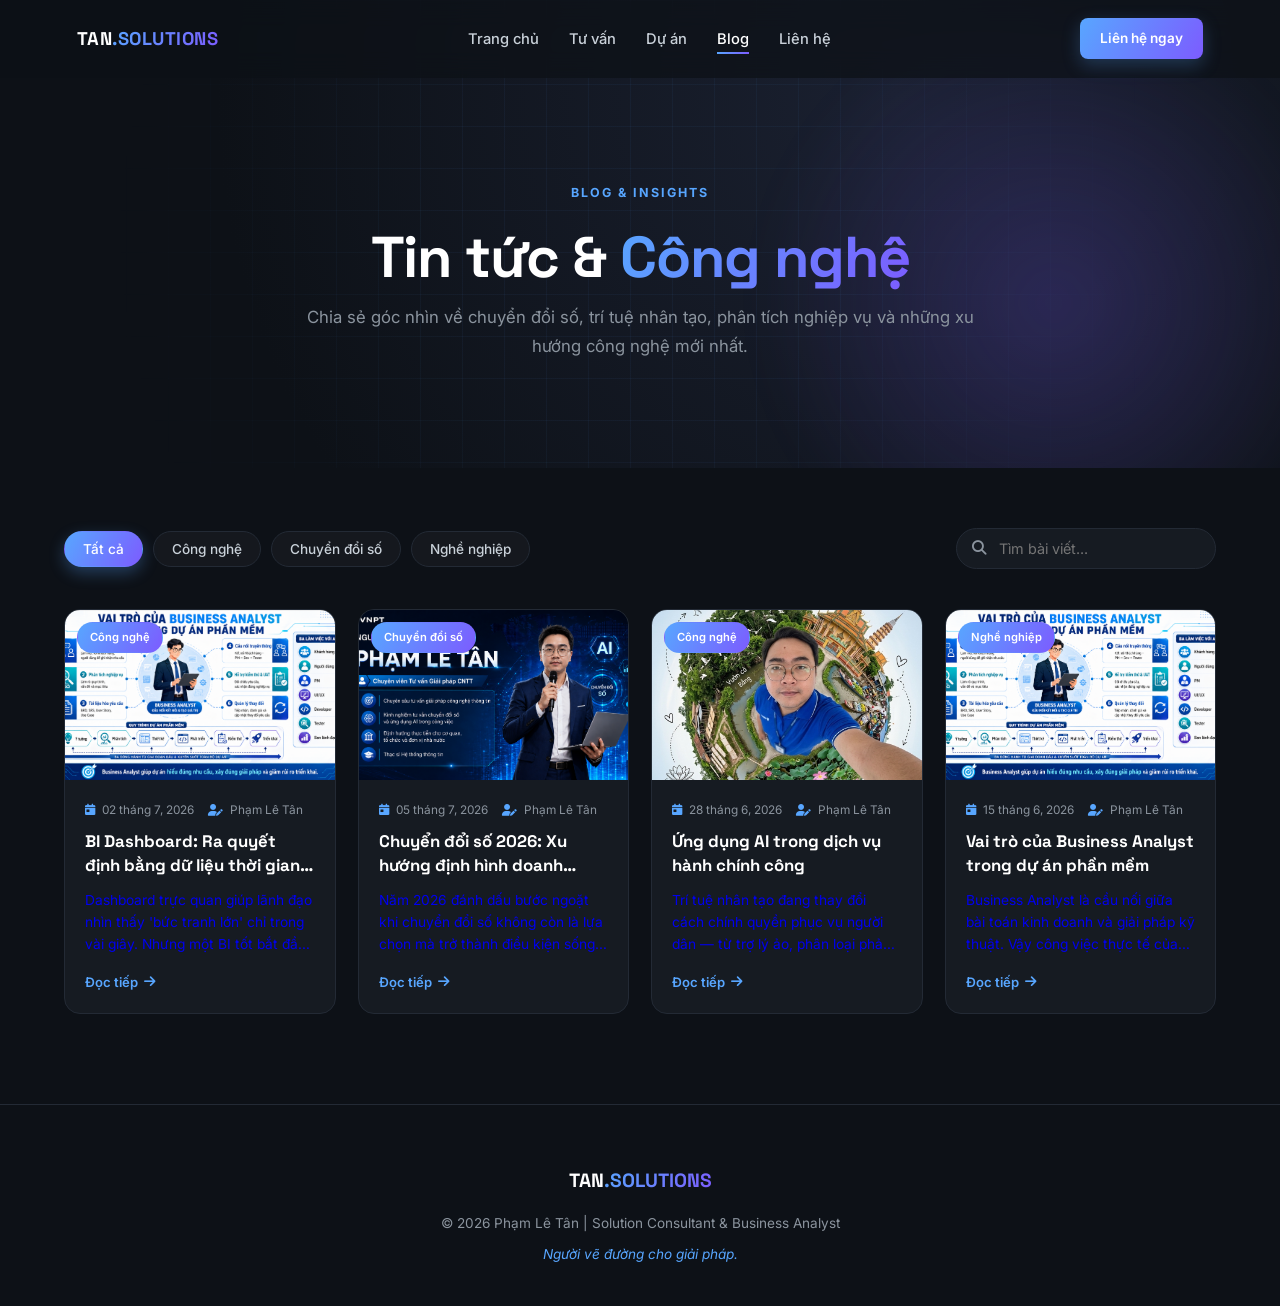
==== blog.html @ 4860ab97 "update update ngày 08/7/2026" ====
<!DOCTYPE html>
<html lang="vi">
<head>
    <meta charset="UTF-8">
    <meta name="viewport" content="width=device-width, initial-scale=1.0">
    <title>Blog | Phạm Lê Tân - Tin tức & Công nghệ</title>
    <meta name="description" content="Blog chia sẻ kiến thức về chuyển đổi số, công nghệ, AI và phân tích nghiệp vụ từ Phạm Lê Tân.">
    <meta name="theme-color" content="#0d1117">

    <link rel="icon" href="assets/img/anh2.jpg" type="image/jpeg">
    <link rel="preconnect" href="https://fonts.googleapis.com">
    <link rel="preconnect" href="https://fonts.gstatic.com" crossorigin>
    <link href="https://fonts.googleapis.com/css2?family=Inter:wght@300;400;500;600;700;800&family=Space+Grotesk:wght@500;600;700&display=swap" rel="stylesheet">
    <link rel="stylesheet" href="https://cdnjs.cloudflare.com/ajax/libs/font-awesome/6.4.0/css/all.min.css">
    <link rel="stylesheet" href="css/style.css">
</head>
<body>

    <div class="scroll-progress" id="scrollProgress"></div>

    <nav id="navbar">
        <a href="index.html#home" class="logo">TAN<span>.SOLUTIONS</span></a>
        <ul class="nav-links" id="navLinks">
            <li><a href="index.html#home">Trang chủ</a></li>
            <li><a href="index.html#consulting">Tư vấn</a></li>
            <li><a href="index.html#projects">Dự án</a></li>
            <li><a href="blog.html" class="active">Blog</a></li>
            <li><a href="index.html#contact">Liên hệ</a></li>
        </ul>
        <a href="index.html#contact" class="nav-cta">Liên hệ ngay</a>
        <button class="nav-toggle" id="navToggle" aria-label="Mở menu">
            <span></span><span></span><span></span>
        </button>
    </nav>

    <header class="blog-hero">
        <div class="hero-bg" aria-hidden="true">
            <div class="hero-glow"></div>
            <div class="hero-grid"></div>
        </div>
        <div class="blog-hero-content">
            <span class="section-tagline">Blog &amp; Insights</span>
            <h1>Tin tức &amp; <span class="gradient-text">Công nghệ</span></h1>
            <p>Chia sẻ góc nhìn về chuyển đổi số, trí tuệ nhân tạo, phân tích nghiệp vụ và những xu hướng công nghệ mới nhất.</p>
        </div>
    </header>

    <main class="blog-main">
        <div class="blog-toolbar">
            <div class="blog-filters" id="blogFilters"></div>
            <div class="blog-search">
                <i class="fas fa-magnifying-glass"></i>
                <input type="search" id="blogSearch" placeholder="Tìm bài viết...">
            </div>
        </div>

        <div class="blog-grid" id="blogGrid"></div>
        <div class="blog-empty" id="blogEmpty" hidden>
            <i class="fas fa-inbox"></i>
            <p>Không tìm thấy bài viết phù hợp.</p>
        </div>
    </main>

    <footer>
        <div class="footer-logo">TAN<span>.SOLUTIONS</span></div>
        <p>© 2026 Phạm Lê Tân | Solution Consultant &amp; Business Analyst</p>
        <p class="footer-tagline">Người vẽ đường cho giải pháp.</p>
    </footer>

    <a href="#" class="back-to-top" id="backToTop" aria-label="Lên đầu trang"><i class="fas fa-arrow-up"></i></a>

    <script src="js/blog-data.js"></script>
    <script src="js/blog.js"></script>
</body>
</html>
---- css/style.css ----
:root {
    --bg-dark: #0d1117;
    --bg-soft: #10151d;
    --card-bg: #161b22;
    --primary: #58a6ff;
    --primary-2: #7c5cff;
    --accent: #2dd4bf;
    --text-main: #8b949e;
    --text-bright: #c9d1d9;
    --border: #232a35;
    --gradient: linear-gradient(120deg, #58a6ff 0%, #7c5cff 100%);
    --transition: all 0.4s cubic-bezier(0.4, 0, 0.2, 1);
}

* {
    margin: 0; padding: 0; box-sizing: border-box;
}
html { scroll-behavior: smooth; scroll-padding-top: 90px; }

body {
    font-family: 'Inter', sans-serif;
    background-color: var(--bg-dark);
    color: var(--text-main);
    line-height: 1.7;
    overflow-x: hidden;
}

::selection { background: rgba(124,92,255,0.35); color: #fff; }

/* Scrollbar */
::-webkit-scrollbar { width: 10px; }
::-webkit-scrollbar-track { background: var(--bg-dark); }
::-webkit-scrollbar-thumb { background: #2a323d; border-radius: 10px; }
::-webkit-scrollbar-thumb:hover { background: var(--primary); }

/* Scroll progress */
.scroll-progress {
    position: fixed; top: 0; left: 0; height: 3px; width: 0%;
    background: var(--gradient); z-index: 2000;
    box-shadow: 0 0 12px rgba(88,166,255,0.7);
}

/* Nav */
nav {
    position: fixed; top: 0; width: 100%; padding: 18px 6%;
    background: rgba(13, 17, 23, 0.72); backdrop-filter: blur(14px);
    display: flex; justify-content: space-between; align-items: center;
    z-index: 1000; border-bottom: 1px solid transparent;
    transition: var(--transition);
}
nav.scrolled { padding: 12px 6%; background: rgba(13,17,23,0.92); border-bottom: 1px solid var(--border); box-shadow: 0 8px 30px rgba(0,0,0,0.35); }

.logo { font-family: 'Space Grotesk', sans-serif; font-weight: 700; font-size: 1.15rem; color: #fff; letter-spacing: 0.5px; text-decoration: none; }
.logo span { background: var(--gradient); -webkit-background-clip: text; background-clip: text; -webkit-text-fill-color: transparent; }

.nav-links { list-style: none; display: flex; gap: 30px; }
.nav-links a { color: var(--text-bright); text-decoration: none; font-size: 0.92rem; font-weight: 500; position: relative; transition: var(--transition); }
.nav-links a::after { content: ''; position: absolute; left: 0; bottom: -6px; height: 2px; width: 0; background: var(--gradient); transition: var(--transition); }
.nav-links a:hover, .nav-links a.active { color: #fff; }
.nav-links a:hover::after, .nav-links a.active::after { width: 100%; }

.nav-cta { display: inline-block; padding: 9px 20px; background: var(--gradient); color: #fff; text-decoration: none; border-radius: 8px; font-size: 0.85rem; font-weight: 600; transition: var(--transition); box-shadow: 0 6px 18px rgba(88,166,255,0.25); }
.nav-cta:hover { transform: translateY(-2px); box-shadow: 0 10px 24px rgba(124,92,255,0.4); }

.nav-toggle { display: none; flex-direction: column; gap: 5px; background: none; border: 0; cursor: pointer; padding: 4px; }
.nav-toggle span { width: 26px; height: 2px; background: var(--text-bright); border-radius: 2px; transition: var(--transition); }
.nav-toggle.open span:nth-child(1) { transform: translateY(7px) rotate(45deg); }
.nav-toggle.open span:nth-child(2) { opacity: 0; }
.nav-toggle.open span:nth-child(3) { transform: translateY(-7px) rotate(-45deg); }

/* Hero */
header {
    position: relative; min-height: 100vh; display: flex; flex-direction: column;
    justify-content: center; align-items: center; text-align: center;
    padding: 130px 8% 70px; overflow: hidden;
    background: radial-gradient(circle at 70% 20%, #1a2030 0%, var(--bg-dark) 70%);
}
.hero-bg { position: absolute; inset: 0; z-index: 0; }
.hero-glow { position: absolute; top: -10%; left: 55%; width: 700px; height: 700px; background: radial-gradient(circle, rgba(124,92,255,0.22), transparent 60%); filter: blur(20px); animation: floatGlow 12s ease-in-out infinite; }
.hero-grid { position: absolute; inset: 0; background-image: linear-gradient(rgba(88,166,255,0.05) 1px, transparent 1px), linear-gradient(90deg, rgba(88,166,255,0.05) 1px, transparent 1px); background-size: 42px 42px; mask-image: radial-gradient(circle at center, #000 30%, transparent 78%); }
@keyframes floatGlow { 0%,100% { transform: translate(0,0) scale(1); } 50% { transform: translate(-40px, 40px) scale(1.1); } }

.hero-content { position: relative; z-index: 1; display: flex; align-items: center; gap: 60px; max-width: 1150px; width: 100%; }
.hero-text { flex: 1; text-align: left; animation: fadeUp 0.9s ease both; }
.hero-image { flex: 0 0 40%; position: relative; animation: fadeUp 0.9s 0.15s ease both; }

.hero-image-frame { position: relative; border-radius: 20px; padding: 6px; background: var(--gradient); box-shadow: 0 25px 60px rgba(0,0,0,0.55); }
.hero-image-frame::before { content: ''; position: absolute; inset: -2px; border-radius: 22px; background: var(--gradient); filter: blur(22px); opacity: 0.5; z-index: -1; }
.hero-image-frame img { width: 100%; display: block; border-radius: 15px; transition: var(--transition); }
.hero-image:hover .hero-image-frame { transform: translateY(-6px); }

.hero-float-card { position: absolute; bottom: 22px; left: -28px; display: flex; align-items: center; gap: 12px; background: rgba(22,27,34,0.9); backdrop-filter: blur(10px); border: 1px solid var(--border); padding: 12px 18px; border-radius: 14px; box-shadow: 0 14px 30px rgba(0,0,0,0.4); animation: floatCard 4s ease-in-out infinite; }
.hero-float-card i { color: var(--accent); font-size: 1.5rem; }
.hero-float-card strong { display: block; color: #fff; font-size: 0.9rem; }
.hero-float-card small { color: var(--text-main); font-size: 0.75rem; }
@keyframes floatCard { 0%,100% { transform: translateY(0); } 50% { transform: translateY(-10px); } }

.hero-badge { display: inline-flex; align-items: center; gap: 8px; border: 1px solid var(--border); background: rgba(88,166,255,0.06); color: var(--primary); padding: 7px 16px; border-radius: 30px; font-size: 0.72rem; font-weight: 600; letter-spacing: 0.5px; margin-bottom: 22px; }
.pulse-dot { width: 8px; height: 8px; border-radius: 50%; background: var(--accent); box-shadow: 0 0 0 rgba(45,212,191,0.6); animation: pulse 1.8s infinite; }
@keyframes pulse { 0% { box-shadow: 0 0 0 0 rgba(45,212,191,0.6); } 70% { box-shadow: 0 0 0 10px rgba(45,212,191,0); } 100% { box-shadow: 0 0 0 0 rgba(45,212,191,0); } }

header h1 { font-family: 'Space Grotesk', sans-serif; font-size: clamp(2.6rem, 7vw, 4.6rem); line-height: 1.05; color: #fff; margin-bottom: 14px; letter-spacing: -1px; }
.gradient-text { background: var(--gradient); -webkit-background-clip: text; background-clip: text; -webkit-text-fill-color: transparent; }
.hero-subtitle { font-size: clamp(1.1rem, 2.5vw, 1.5rem); color: var(--text-bright); font-weight: 600; margin-bottom: 20px; }
.hero-subtitle .sep { color: var(--primary); margin: 0 6px; }
.hero-description { max-width: 620px; margin-bottom: 32px; font-size: 1.02rem; }

.hero-tech { display: flex; flex-wrap: wrap; gap: 10px; margin-top: 30px; }
.hero-tech span { font-size: 0.78rem; color: var(--text-bright); background: rgba(255,255,255,0.03); border: 1px solid var(--border); padding: 6px 14px; border-radius: 20px; }

@keyframes fadeUp { from { opacity: 0; transform: translateY(30px); } to { opacity: 1; transform: translateY(0); } }

/* Stats */
.stats-section { padding: 0 8%; margin-top: -50px; margin-bottom: 40px; position: relative; z-index: 5; }
.stats-grid { display: grid; grid-template-columns: repeat(4, 1fr); gap: 24px; max-width: 1000px; margin: 0 auto; background: linear-gradient(180deg, rgba(22,27,34,0.9), rgba(16,21,29,0.9)); border: 1px solid var(--border); border-radius: 20px; padding: 36px 24px; backdrop-filter: blur(10px); box-shadow: 0 20px 50px rgba(0,0,0,0.4); }
.stat { text-align: center; position: relative; }
.stat:not(:last-child)::after { content: ''; position: absolute; right: -12px; top: 15%; height: 70%; width: 1px; background: var(--border); }
.stat-number { font-family: 'Space Grotesk', sans-serif; font-size: clamp(2rem, 4vw, 2.8rem); font-weight: 700; background: var(--gradient); -webkit-background-clip: text; background-clip: text; -webkit-text-fill-color: transparent; }
.stat-label { font-size: 0.85rem; color: var(--text-main); margin-top: 4px; }

/* Sections */
section { padding: 90px 8%; }
.section-head { max-width: 700px; margin: 0 auto 55px; text-align: center; }
.section-tagline { display: inline-block; font-size: 0.78rem; font-weight: 700; letter-spacing: 2px; text-transform: uppercase; color: var(--primary); margin-bottom: 12px; }
.section-title { font-family: 'Space Grotesk', sans-serif; color: #fff; font-size: clamp(1.8rem, 4vw, 2.6rem); margin-bottom: 14px; letter-spacing: -0.5px; }
.section-desc { color: var(--text-main); font-size: 1.02rem; }

.grid { display: grid; grid-template-columns: repeat(auto-fit, minmax(280px, 1fr)); gap: 28px; max-width: 1150px; margin: 0 auto; }

/* Cards */
.card { position: relative; background: var(--card-bg); padding: 36px; border-radius: 16px; border: 1px solid var(--border); transition: var(--transition); overflow: hidden; }
.card::before { content: ''; position: absolute; inset: 0; border-radius: 16px; padding: 1px; background: var(--gradient); -webkit-mask: linear-gradient(#fff 0 0) content-box, linear-gradient(#fff 0 0); -webkit-mask-composite: xor; mask-composite: exclude; opacity: 0; transition: var(--transition); }
.card:hover { transform: translateY(-8px); box-shadow: 0 18px 40px rgba(0,0,0,0.45); }
.card:hover::before { opacity: 1; }
.card-icon { font-size: 2.6rem; margin-bottom: 18px; display: inline-block; }
.card:hover .card-icon { transform: scale(1.12) rotate(-4deg); transition: var(--transition); }
.card h3 { font-family: 'Space Grotesk', sans-serif; color: #fff; margin-bottom: 14px; font-size: 1.2rem; }

/* Project cards */
.project-card { padding: 0; display: flex; flex-direction: column; }
.project-thumb { position: relative; overflow: hidden; }
.project-thumb img { width: 100%; height: 200px; object-fit: cover; display: block; transition: var(--transition); }
.project-card:hover .project-thumb img { transform: scale(1.06); }
.project-thumb .tag { position: absolute; top: 14px; left: 14px; }
.project-body { padding: 28px; }
.project-icon { font-size: 2.4rem; margin-bottom: 16px; }

/* Buttons */
.btn { display: inline-flex; align-items: center; gap: 8px; padding: 13px 28px; background: var(--gradient); color: #fff; text-decoration: none; border-radius: 10px; font-weight: 600; font-size: 0.95rem; transition: var(--transition); box-shadow: 0 8px 22px rgba(88,166,255,0.28); }
.btn:hover { transform: translateY(-3px); box-shadow: 0 14px 30px rgba(124,92,255,0.45); }
.btn i { font-size: 0.85rem; }
.btn-outline { background: transparent; border: 1px solid var(--border); color: var(--text-bright); box-shadow: none; }
.btn-outline:hover { border-color: var(--primary); color: #fff; background: rgba(88,166,255,0.08); box-shadow: none; }
.btn-zalo { background: #0068ff; box-shadow: 0 8px 22px rgba(0,104,255,0.3); }
.hero-btns { display: flex; flex-wrap: wrap; gap: 14px; }

/* Contact */
.contact-box { max-width: 780px; margin: 0 auto; text-align: center; background: linear-gradient(160deg, #171d27, #10151d); border: 1px solid var(--border); border-radius: 24px; padding: 60px 40px; position: relative; overflow: hidden; }
.contact-box::before { content: ''; position: absolute; top: -50%; left: 50%; transform: translateX(-50%); width: 500px; height: 500px; background: radial-gradient(circle, rgba(124,92,255,0.15), transparent 65%); }
.contact-box > * { position: relative; z-index: 1; }
.contact-box h2 { font-family: 'Space Grotesk', sans-serif; color: #fff; font-size: clamp(1.8rem, 4vw, 2.4rem); margin-bottom: 14px; }
.contact-main { display: flex; gap: 16px; justify-content: center; flex-wrap: wrap; margin-top: 32px; }

/* Social */
.social-links { margin-top: 34px; display: flex; gap: 18px; justify-content: center; }
.social-links a { width: 48px; height: 48px; display: flex; align-items: center; justify-content: center; border-radius: 12px; background: rgba(255,255,255,0.03); border: 1px solid var(--border); font-size: 1.3rem; color: var(--text-bright); transition: var(--transition); }
.social-links a:hover { transform: translateY(-5px); color: #fff; border-color: var(--primary); }
.social-links a:hover .fa-facebook-f, .fa-facebook-f:hover { color: #1877f2; }
.social-links a:hover .fa-tiktok, .fa-tiktok:hover { color: #ff0050; }
.social-links a:hover .fa-youtube, .fa-youtube:hover { color: #ff0000; }

/* Footer */
footer { padding: 60px 8% 40px; text-align: center; border-top: 1px solid var(--border); font-size: 0.85rem; }
.footer-logo { font-family: 'Space Grotesk', sans-serif; font-weight: 700; font-size: 1.2rem; color: #fff; margin-bottom: 14px; }
.footer-logo span { background: var(--gradient); -webkit-background-clip: text; background-clip: text; -webkit-text-fill-color: transparent; }
.footer-tagline { margin-top: 8px; font-style: italic; color: var(--primary); }

/* Tags */
.tag { display: inline-block; font-size: 0.7rem; font-weight: 600; background: rgba(13,17,23,0.75); backdrop-filter: blur(6px); color: var(--text-bright); padding: 5px 12px; border-radius: 20px; border: 1px solid var(--border); }
.tag-active { background: var(--gradient); color: #fff; border-color: transparent; }

/* Back to top */
.back-to-top { position: fixed; right: 28px; bottom: 28px; width: 48px; height: 48px; display: flex; align-items: center; justify-content: center; border-radius: 50%; background: var(--gradient); color: #fff; text-decoration: none; box-shadow: 0 10px 26px rgba(124,92,255,0.4); opacity: 0; visibility: hidden; transform: translateY(20px); transition: var(--transition); z-index: 900; }
.back-to-top.show { opacity: 1; visibility: visible; transform: translateY(0); }
.back-to-top:hover { transform: translateY(-4px); }

/* Reveal Animation */
.reveal { opacity: 0; transform: translateY(40px); transition: 0.8s all cubic-bezier(0.4, 0, 0.2, 1); }
.reveal.active { opacity: 1; transform: translateY(0); }

/* Responsive */
@media (max-width: 900px) {
    .stats-grid { grid-template-columns: repeat(2, 1fr); }
    .stat:nth-child(2)::after { display: none; }
}
@media (max-width: 768px) {
    .nav-cta { display: none; }
    .nav-toggle { display: flex; }
    .nav-links {
        position: fixed; top: 68px; right: 0; height: calc(100vh - 68px);
        width: 74%; max-width: 300px; flex-direction: column; gap: 8px;
        background: rgba(13,17,23,0.98); backdrop-filter: blur(16px);
        padding: 30px; transform: translateX(105%); transition: var(--transition);
        border-left: 1px solid var(--border);
    }
    .nav-links.open { transform: translateX(0); }
    .nav-links a { font-size: 1.05rem; padding: 10px 0; display: block; }

    .hero-content { flex-direction: column-reverse; gap: 45px; text-align: center; }
    .hero-text { text-align: center; }
    .hero-image { flex: 0 0 auto; max-width: 300px; }
    .hero-btns, .hero-tech { justify-content: center; }
    .hero-float-card { left: 50%; transform: translateX(-50%); bottom: -22px; }
}
@media (max-width: 560px) {
    section { padding: 70px 6%; }
    .stats-grid { grid-template-columns: 1fr 1fr; padding: 26px 16px; gap: 26px 10px; }
    .stat::after { display: none !important; }
    .contact-box { padding: 45px 22px; }
    .card { padding: 28px; }
}

/* ============================================================
   BLOG
   ============================================================ */
.blog-hero {
    position: relative; min-height: 52vh; display: flex; align-items: center;
    justify-content: center; text-align: center; overflow: hidden;
    padding: 140px 8% 70px; background: radial-gradient(circle at 70% 20%, #1a2030 0%, var(--bg-dark) 70%);
}
.blog-hero-content { position: relative; z-index: 1; max-width: 720px; animation: fadeUp 0.9s ease both; }
.blog-hero h1 { font-family: 'Space Grotesk', sans-serif; font-size: clamp(2.2rem, 6vw, 3.6rem); color: #fff; margin: 12px 0 16px; letter-spacing: -1px; }
.blog-hero p { font-size: 1.05rem; }

.blog-main { max-width: 1320px; margin: 0 auto; padding: 60px 5% 90px; }

.blog-toolbar { display: flex; justify-content: space-between; align-items: center; gap: 20px; flex-wrap: wrap; margin-bottom: 40px; }
.blog-filters { display: flex; flex-wrap: wrap; gap: 10px; }
.filter-chip { font-family: 'Inter', sans-serif; font-size: 0.85rem; font-weight: 500; color: var(--text-bright); background: rgba(255,255,255,0.03); border: 1px solid var(--border); padding: 9px 18px; border-radius: 30px; cursor: pointer; transition: var(--transition); }
.filter-chip:hover { border-color: var(--primary); color: #fff; }
.filter-chip.active { background: var(--gradient); border-color: transparent; color: #fff; box-shadow: 0 6px 16px rgba(88,166,255,0.3); }

.blog-search { position: relative; display: flex; align-items: center; }
.blog-search i { position: absolute; left: 16px; color: var(--text-main); font-size: 0.9rem; }
.blog-search input { width: 260px; max-width: 100%; padding: 11px 16px 11px 42px; background: var(--card-bg); border: 1px solid var(--border); border-radius: 30px; color: var(--text-bright); font-family: 'Inter', sans-serif; font-size: 0.9rem; transition: var(--transition); }
.blog-search input:focus { outline: none; border-color: var(--primary); box-shadow: 0 0 0 3px rgba(88,166,255,0.12); }

.blog-grid { display: grid; grid-template-columns: repeat(auto-fill, minmax(320px, 1fr)); gap: 28px; }
.blog-main .blog-grid { grid-template-columns: repeat(4, 1fr); gap: 22px; }

.blog-card { display: flex; flex-direction: column; background: var(--card-bg); border: 1px solid var(--border); border-radius: 16px; overflow: hidden; text-decoration: none; transition: var(--transition); position: relative; }
.blog-card:hover { transform: translateY(-8px); border-color: var(--primary); box-shadow: 0 18px 40px rgba(0,0,0,0.45); }
.blog-card-thumb { position: relative; height: 170px; overflow: hidden; }
.blog-card-thumb img { width: 100%; height: 100%; object-fit: cover; display: block; transition: var(--transition); }
.blog-card:hover .blog-card-thumb img { transform: scale(1.06); }
.blog-card-thumb .tag { position: absolute; top: 12px; left: 12px; }
.blog-card-body { padding: 20px; display: flex; flex-direction: column; flex-grow: 1; }
.blog-card-meta { display: flex; flex-wrap: wrap; gap: 14px; font-size: 0.74rem; color: var(--text-main); margin-bottom: 10px; }
.blog-card-meta i { color: var(--primary); margin-right: 4px; }
.blog-card h3 { font-family: 'Space Grotesk', sans-serif; color: #fff; font-size: 1.05rem; line-height: 1.4; margin-bottom: 10px; transition: var(--transition); display: -webkit-box; -webkit-line-clamp: 2; -webkit-box-orient: vertical; overflow: hidden; min-height: 2.9em; }
.blog-card:hover h3 { color: var(--primary); }
.blog-card p { font-size: 0.86rem; line-height: 1.6; margin-bottom: 16px; flex-grow: 1; display: -webkit-box; -webkit-line-clamp: 3; -webkit-box-orient: vertical; overflow: hidden; }
.blog-card-more { font-size: 0.82rem; font-weight: 600; color: var(--primary); display: inline-flex; align-items: center; gap: 6px; }
.blog-card:hover .blog-card-more i { transform: translateX(4px); transition: var(--transition); }

.blog-empty { text-align: center; padding: 80px 20px; color: var(--text-main); }
.blog-empty i { font-size: 3rem; color: var(--border); margin-bottom: 16px; }

/* Trang bài viết */
.post-main { max-width: 1200px; margin: 0 auto; padding: 130px 6% 80px; }
.post-back { display: inline-flex; align-items: center; gap: 8px; color: var(--text-main); text-decoration: none; font-size: 0.9rem; margin-bottom: 24px; transition: var(--transition); }
.post-back:hover { color: var(--primary); }
.post-cat { display: inline-block; margin-bottom: 18px; }
.post-title { font-family: 'Space Grotesk', sans-serif; font-size: clamp(1.9rem, 5vw, 3rem); line-height: 1.15; color: #fff; letter-spacing: -0.5px; margin-bottom: 20px; }
.post-meta { display: flex; flex-wrap: wrap; gap: 22px; font-size: 0.88rem; color: var(--text-main); padding-bottom: 26px; border-bottom: 1px solid var(--border); margin-bottom: 32px; }
.post-meta i { color: var(--primary); margin-right: 6px; }
.post-cover { max-width: 760px; margin: 0 auto 40px; border-radius: 18px; overflow: hidden; border: 1px solid var(--border); }
.post-cover img { width: 100%; max-height: 420px; object-fit: cover; display: block; }

.post-content { font-size: 1.06rem; line-height: 1.85; color: var(--text-bright); }
.post-content p { margin-bottom: 22px; }
.post-content h2 { font-family: 'Space Grotesk', sans-serif; color: #fff; font-size: 1.5rem; margin: 38px 0 16px; }
.post-content ul, .post-content ol { margin: 0 0 22px 22px; }
.post-content li { margin-bottom: 10px; }
.post-content a { color: var(--primary); }
.post-content blockquote { margin: 30px 0; padding: 18px 26px; border-left: 3px solid var(--primary); background: rgba(88,166,255,0.06); border-radius: 0 12px 12px 0; color: #fff; font-style: italic; font-size: 1.1rem; }
.post-content img { display: block; max-width: 760px; width: 100%; margin: 20px auto; border-radius: 12px; }

.post-share { display: flex; align-items: center; gap: 12px; margin-top: 50px; padding-top: 30px; border-top: 1px solid var(--border); }
.post-share span { color: var(--text-main); font-size: 0.9rem; }
.post-share a, .post-share button { width: 42px; height: 42px; display: flex; align-items: center; justify-content: center; border-radius: 10px; background: rgba(255,255,255,0.03); border: 1px solid var(--border); color: var(--text-bright); font-size: 1rem; cursor: pointer; text-decoration: none; transition: var(--transition); }
.post-share a:hover, .post-share button:hover { transform: translateY(-3px); color: #fff; border-color: var(--primary); }

.post-related { max-width: 1150px; margin: 20px auto 0; padding: 60px 6% 0; border-top: 1px solid var(--border); }
.post-related .section-title { justify-content: flex-start; text-align: left; margin-bottom: 30px; }

.post-notfound { text-align: center; padding: 60px 20px; }
.post-notfound i { font-size: 3.4rem; color: var(--primary); margin-bottom: 20px; }
.post-notfound h1 { font-family: 'Space Grotesk', sans-serif; color: #fff; font-size: 2rem; margin-bottom: 12px; }
.post-notfound p { margin-bottom: 28px; }

@media (max-width: 1100px) {
    .blog-main .blog-grid { grid-template-columns: repeat(3, 1fr); }
}
@media (max-width: 860px) {
    .blog-main .blog-grid { grid-template-columns: repeat(2, 1fr); }
}
@media (max-width: 640px) {
    .blog-toolbar { flex-direction: column; align-items: stretch; }
    .blog-search input { width: 100%; }
    .blog-grid, .blog-main .blog-grid { grid-template-columns: 1fr; }
}
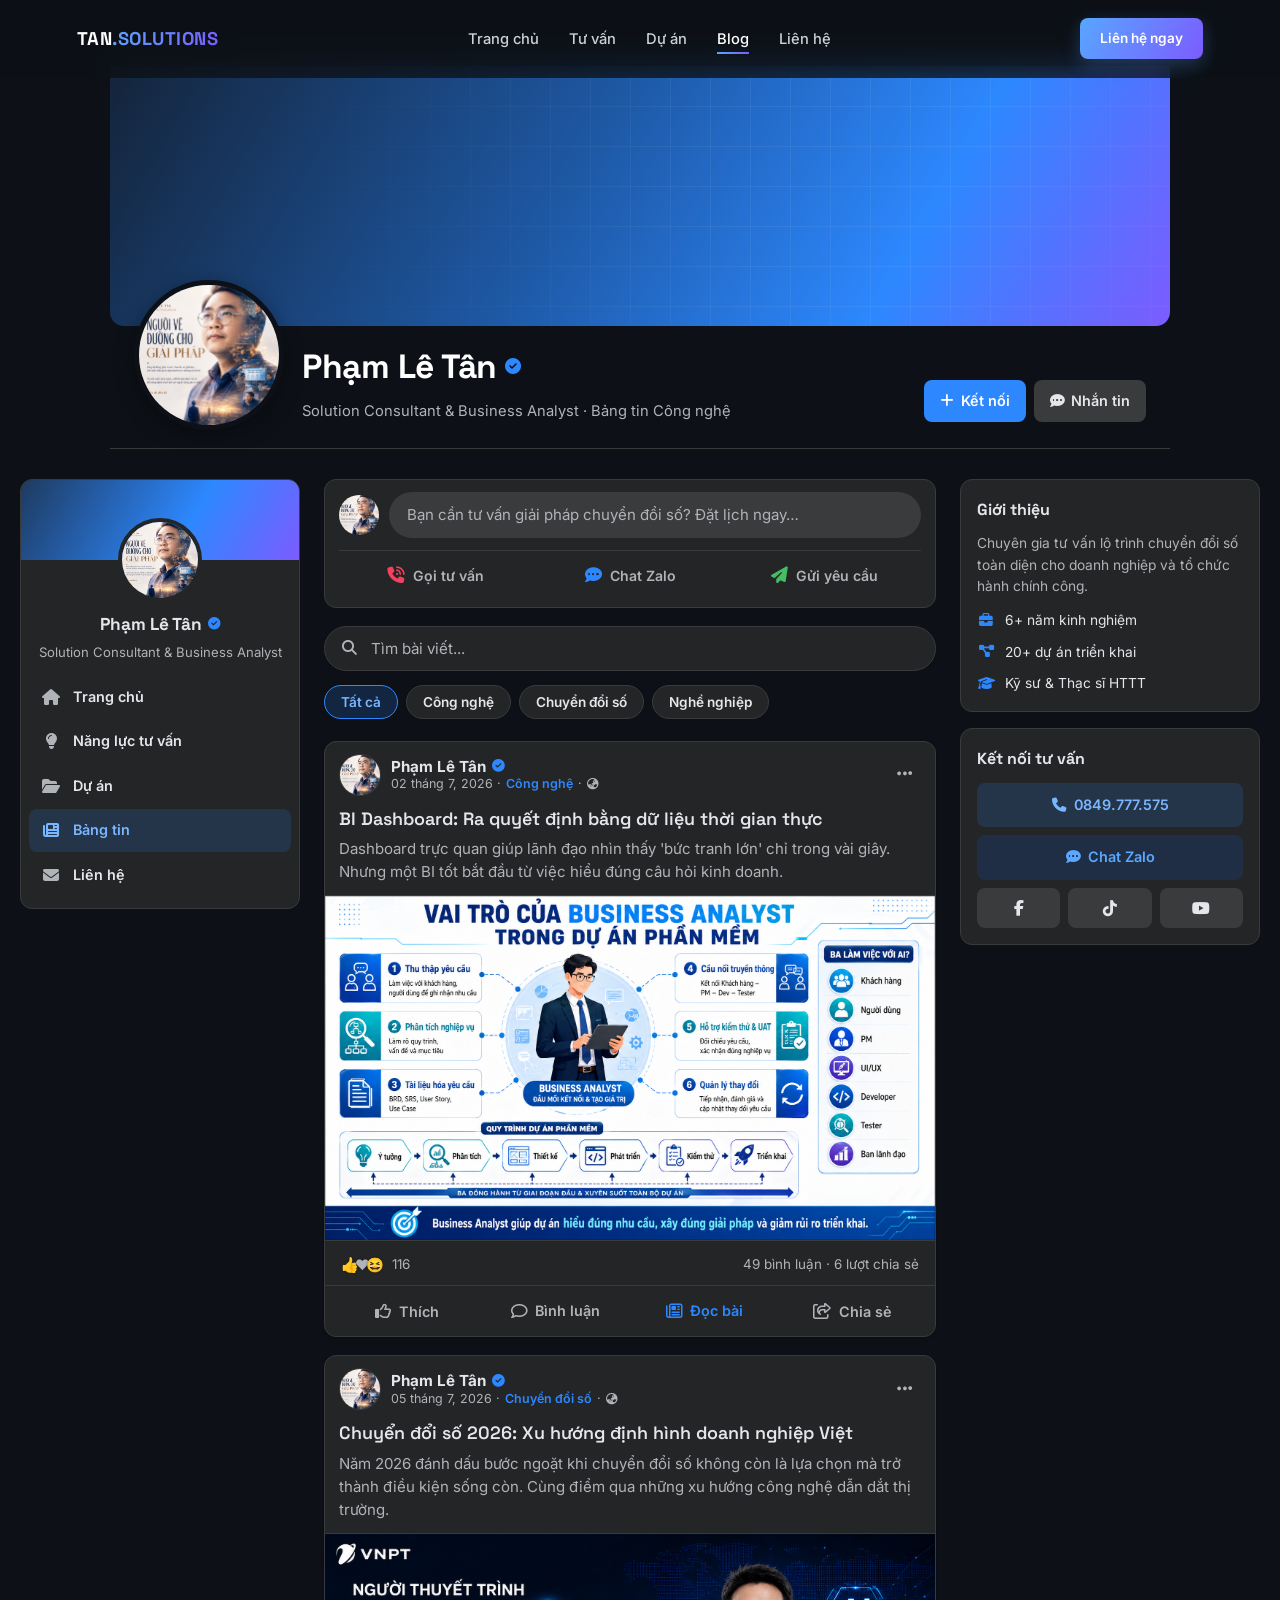
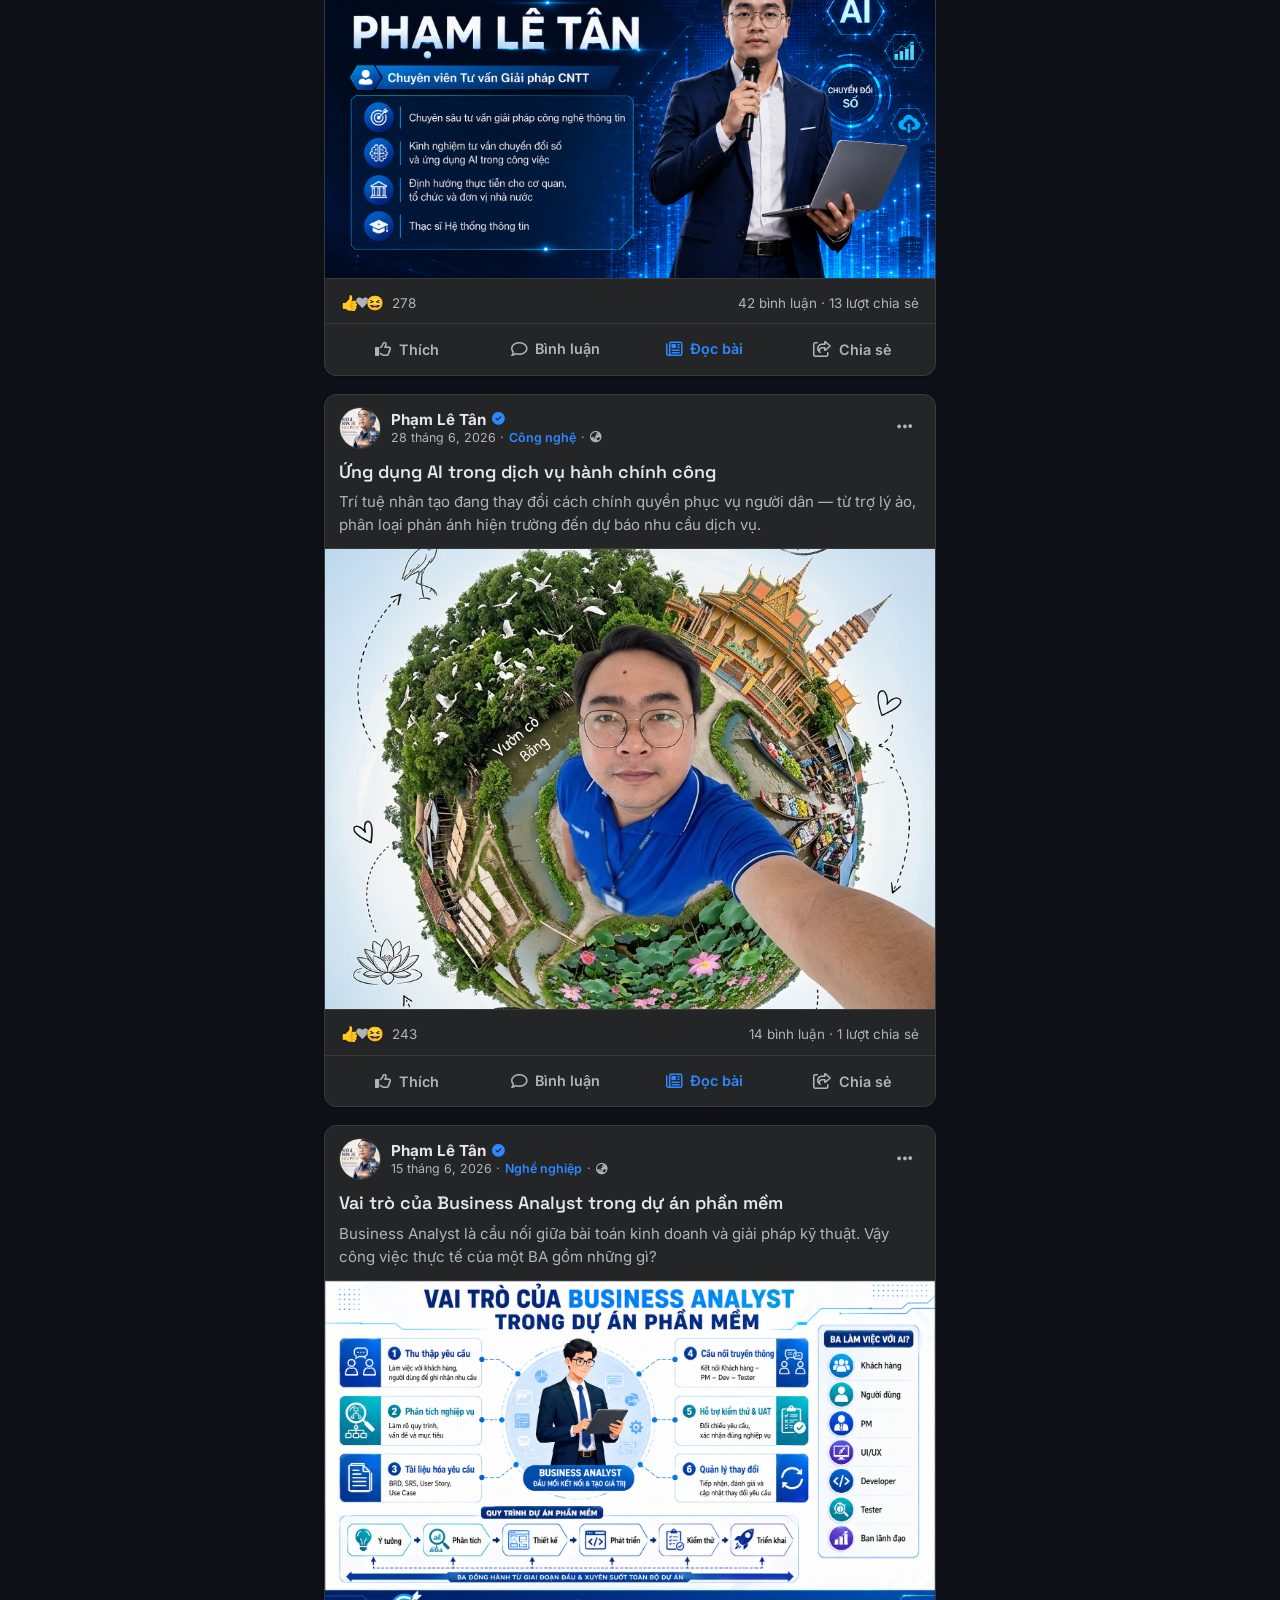
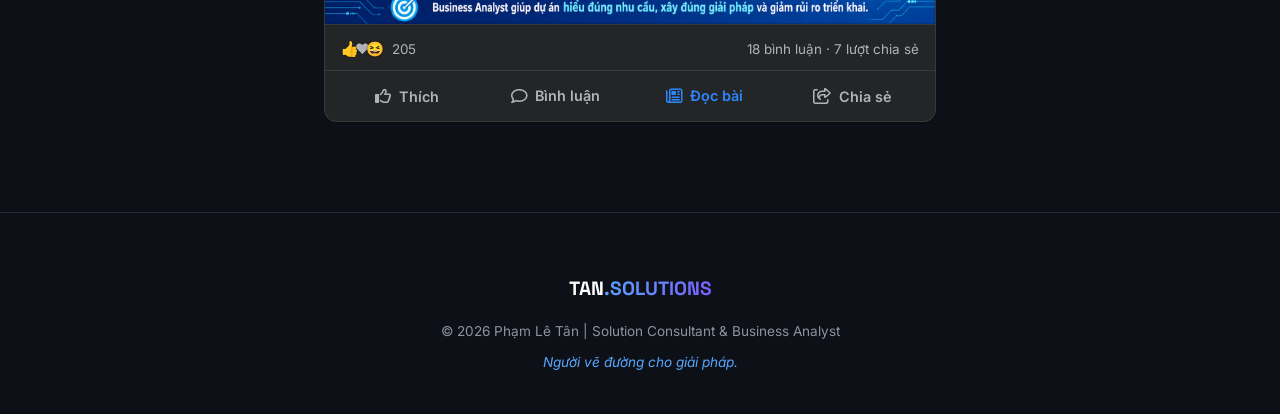
==== commit b1963a38: "update" ====
--- a/blog.html
+++ b/blog.html
@@ -33,32 +33,92 @@
         </button>
     </nav>
 
-    <header class="blog-hero">
-        <div class="hero-bg" aria-hidden="true">
-            <div class="hero-glow"></div>
-            <div class="hero-grid"></div>
+    <div class="fb-cover">
+        <div class="fb-cover-photo" aria-hidden="true"></div>
+        <div class="fb-cover-bar">
+            <img class="fb-cover-avatar" src="assets/img/anh2.jpg" alt="Phạm Lê Tân">
+            <div class="fb-cover-info">
+                <h1>Phạm Lê Tân <i class="fas fa-circle-check" title="Đã xác minh"></i></h1>
+                <p>Solution Consultant &amp; Business Analyst · Bảng tin Công nghệ</p>
+            </div>
+            <div class="fb-cover-actions">
+                <a href="index.html#contact" class="fb-cover-btn fb-cover-btn-primary"><i class="fas fa-plus"></i> Kết nối</a>
+                <a href="https://zalo.me/0849777575" class="fb-cover-btn"><i class="fas fa-comment-dots"></i> Nhắn tin</a>
+            </div>
         </div>
-        <div class="blog-hero-content">
-            <span class="section-tagline">Blog &amp; Insights</span>
-            <h1>Tin tức &amp; <span class="gradient-text">Công nghệ</span></h1>
-            <p>Chia sẻ góc nhìn về chuyển đổi số, trí tuệ nhân tạo, phân tích nghiệp vụ và những xu hướng công nghệ mới nhất.</p>
-        </div>
-    </header>
+    </div>
 
-    <main class="blog-main">
-        <div class="blog-toolbar">
-            <div class="blog-filters" id="blogFilters"></div>
-            <div class="blog-search">
-                <i class="fas fa-magnifying-glass"></i>
-                <input type="search" id="blogSearch" placeholder="Tìm bài viết...">
+    <main class="fb-layout">
+        <!-- Cột trái: hồ sơ + liên kết nhanh -->
+        <aside class="fb-side fb-side-left">
+            <div class="fb-profile-card">
+                <div class="fb-profile-cover"></div>
+                <img class="fb-profile-avatar" src="assets/img/anh2.jpg" alt="Phạm Lê Tân">
+                <h3 class="fb-profile-name">Phạm Lê Tân <i class="fas fa-circle-check" title="Đã xác minh"></i></h3>
+                <p class="fb-profile-role">Solution Consultant &amp; Business Analyst</p>
+                <div class="fb-quicknav">
+                    <a href="index.html#home"><i class="fas fa-house"></i> Trang chủ</a>
+                    <a href="index.html#consulting"><i class="fas fa-lightbulb"></i> Năng lực tư vấn</a>
+                    <a href="index.html#projects"><i class="fas fa-folder-open"></i> Dự án</a>
+                    <a href="blog.html" class="active"><i class="fas fa-newspaper"></i> Bảng tin</a>
+                    <a href="index.html#contact"><i class="fas fa-envelope"></i> Liên hệ</a>
+                </div>
+            </div>
+        </aside>
+
+        <!-- Cột giữa: bảng tin -->
+        <div class="fb-center">
+            <!-- Ô soạn nhanh (composer) kiểu Facebook -->
+            <div class="fb-composer">
+                <div class="fb-composer-top">
+                    <img class="fb-composer-avatar" src="assets/img/anh2.jpg" alt="Phạm Lê Tân">
+                    <a href="index.html#contact" class="fb-composer-input">Bạn cần tư vấn giải pháp chuyển đổi số? Đặt lịch ngay…</a>
+                </div>
+                <div class="fb-composer-actions">
+                    <a href="tel:0849777575"><i class="fas fa-phone-volume"></i> Gọi tư vấn</a>
+                    <a href="https://zalo.me/0849777575"><i class="fas fa-comment-dots"></i> Chat Zalo</a>
+                    <a href="index.html#contact"><i class="fas fa-paper-plane"></i> Gửi yêu cầu</a>
+                </div>
+            </div>
+
+            <div class="blog-toolbar">
+                <div class="blog-filters" id="blogFilters"></div>
+                <div class="blog-search">
+                    <i class="fas fa-magnifying-glass"></i>
+                    <input type="search" id="blogSearch" placeholder="Tìm bài viết...">
+                </div>
+            </div>
+
+            <div class="blog-grid" id="blogGrid"></div>
+            <div class="blog-empty" id="blogEmpty" hidden>
+                <i class="fas fa-inbox"></i>
+                <p>Không tìm thấy bài viết phù hợp.</p>
             </div>
         </div>
 
-        <div class="blog-grid" id="blogGrid"></div>
-        <div class="blog-empty" id="blogEmpty" hidden>
-            <i class="fas fa-inbox"></i>
-            <p>Không tìm thấy bài viết phù hợp.</p>
-        </div>
+        <!-- Cột phải: giới thiệu + liên hệ -->
+        <aside class="fb-side fb-side-right">
+            <div class="fb-widget">
+                <h4 class="fb-widget-title">Giới thiệu</h4>
+                <p class="fb-widget-text">Chuyên gia tư vấn lộ trình chuyển đổi số toàn diện cho doanh nghiệp và tổ chức hành chính công.</p>
+                <ul class="fb-widget-list">
+                    <li><i class="fas fa-briefcase"></i> 6+ năm kinh nghiệm</li>
+                    <li><i class="fas fa-diagram-project"></i> 20+ dự án triển khai</li>
+                    <li><i class="fas fa-graduation-cap"></i> Kỹ sư &amp; Thạc sĩ HTTT</li>
+                </ul>
+            </div>
+
+            <div class="fb-widget">
+                <h4 class="fb-widget-title">Kết nối tư vấn</h4>
+                <a href="tel:0849777575" class="fb-widget-btn"><i class="fas fa-phone"></i> 0849.777.575</a>
+                <a href="https://zalo.me/0849777575" class="fb-widget-btn fb-widget-btn-zalo"><i class="fas fa-comment-dots"></i> Chat Zalo</a>
+                <div class="fb-widget-social">
+                    <a href="https://www.facebook.com/share/14d8u618WEZ/?mibextid=wwXIfr" target="_blank" rel="noopener" title="Facebook"><i class="fab fa-facebook-f"></i></a>
+                    <a href="https://www.tiktok.com/@cristianphamle?_r=1&_t=ZS-95wLcS9i7oi" target="_blank" rel="noopener" title="TikTok"><i class="fab fa-tiktok"></i></a>
+                    <a href="https://www.youtube.com/@TanPhamDay" target="_blank" rel="noopener" title="YouTube"><i class="fab fa-youtube"></i></a>
+                </div>
+            </div>
+        </aside>
     </main>
 
     <footer>
--- a/css/style.css
+++ b/css/style.css
@@ -127,6 +127,38 @@
 
 .grid { display: grid; grid-template-columns: repeat(auto-fit, minmax(280px, 1fr)); gap: 28px; max-width: 1150px; margin: 0 auto; }
 
+/* About */
+#about { background: linear-gradient(180deg, var(--bg-dark), var(--bg-soft)); }
+.about-wrap { max-width: 1150px; margin: 0 auto; display: grid; grid-template-columns: 0.85fr 1.15fr; gap: 60px; align-items: center; }
+.about-visual { position: relative; }
+.about-image-frame { position: relative; border-radius: 20px; padding: 6px; background: var(--gradient); box-shadow: 0 25px 55px rgba(0,0,0,0.5); }
+.about-image-frame::before { content: ''; position: absolute; inset: -2px; border-radius: 22px; background: var(--gradient); filter: blur(24px); opacity: 0.4; z-index: -1; }
+.about-image-frame img { width: 100%; display: block; border-radius: 15px; }
+.about-exp-card { position: absolute; right: -22px; bottom: 28px; display: flex; align-items: center; gap: 12px; background: rgba(22,27,34,0.92); backdrop-filter: blur(10px); border: 1px solid var(--border); padding: 16px 20px; border-radius: 16px; box-shadow: 0 16px 34px rgba(0,0,0,0.45); }
+.about-exp-num { font-family: 'Space Grotesk', sans-serif; font-size: 2rem; font-weight: 700; background: var(--gradient); -webkit-background-clip: text; background-clip: text; -webkit-text-fill-color: transparent; }
+.about-exp-text { font-size: 0.8rem; color: var(--text-bright); line-height: 1.3; }
+
+.about-body .section-tagline { margin-bottom: 10px; }
+.about-body .section-title { margin-bottom: 18px; }
+.about-lead { color: var(--text-bright); font-size: 1.1rem; font-weight: 500; margin-bottom: 16px; }
+.about-body > p { margin-bottom: 16px; }
+
+.about-edu, .about-skills { margin-top: 26px; }
+.about-edu h3, .about-skills h3 { font-family: 'Space Grotesk', sans-serif; color: #fff; font-size: 1.05rem; margin-bottom: 14px; display: flex; align-items: center; gap: 10px; }
+.about-edu h3 i, .about-skills h3 i { color: var(--primary); }
+.about-edu ul { list-style: none; display: flex; flex-direction: column; gap: 10px; }
+.about-edu li { position: relative; padding-left: 22px; color: var(--text-bright); }
+.about-edu li::before { content: '\f19d'; font-family: 'Font Awesome 6 Free'; font-weight: 900; position: absolute; left: 0; top: 2px; color: var(--primary); font-size: 0.85rem; }
+.about-edu li strong { color: #fff; }
+
+.skill { margin-bottom: 16px; }
+.skill-head { display: flex; justify-content: space-between; font-size: 0.88rem; color: var(--text-bright); margin-bottom: 8px; }
+.skill-bar { height: 8px; background: rgba(255,255,255,0.05); border: 1px solid var(--border); border-radius: 20px; overflow: hidden; }
+.skill-fill { display: block; height: 100%; width: 0; border-radius: 20px; background: var(--gradient); box-shadow: 0 0 12px rgba(88,166,255,0.5); transition: width 1.3s cubic-bezier(0.4, 0, 0.2, 1); }
+.reveal.active .skill-fill { width: var(--pct); }
+
+.about-btns { display: flex; flex-wrap: wrap; gap: 14px; margin-top: 30px; }
+
 /* Cards */
 .card { position: relative; background: var(--card-bg); padding: 36px; border-radius: 16px; border: 1px solid var(--border); transition: var(--transition); overflow: hidden; }
 .card::before { content: ''; position: absolute; inset: 0; border-radius: 16px; padding: 1px; background: var(--gradient); -webkit-mask: linear-gradient(#fff 0 0) content-box, linear-gradient(#fff 0 0); -webkit-mask-composite: xor; mask-composite: exclude; opacity: 0; transition: var(--transition); }
@@ -211,6 +243,10 @@
     .hero-image { flex: 0 0 auto; max-width: 300px; }
     .hero-btns, .hero-tech { justify-content: center; }
     .hero-float-card { left: 50%; transform: translateX(-50%); bottom: -22px; }
+
+    .about-wrap { grid-template-columns: 1fr; gap: 50px; }
+    .about-visual { max-width: 360px; margin: 0 auto; }
+    .about-btns { justify-content: center; }
 }
 @media (max-width: 560px) {
     section { padding: 70px 6%; }
@@ -218,95 +254,227 @@
     .stat::after { display: none !important; }
     .contact-box { padding: 45px 22px; }
     .card { padding: 28px; }
+    .about-exp-card { right: 50%; transform: translateX(50%); }
 }
 
 /* ============================================================
-   BLOG
+   BLOG - NEWS FEED (phong cách Facebook, Dark mode)
    ============================================================ */
+:root {
+    --fb-blue: #2d88ff;
+    --fb-card: #242526;
+    --fb-hover: #3a3b3c;
+    --fb-border: #393a3b;
+    --fb-text: #e4e6eb;
+    --fb-text-2: #b0b3b8;
+    --fb-feed-w: 620px;
+}
+
 .blog-hero {
-    position: relative; min-height: 52vh; display: flex; align-items: center;
+    position: relative; min-height: 40vh; display: flex; align-items: center;
     justify-content: center; text-align: center; overflow: hidden;
-    padding: 140px 8% 70px; background: radial-gradient(circle at 70% 20%, #1a2030 0%, var(--bg-dark) 70%);
+    padding: 130px 8% 50px; background: radial-gradient(circle at 70% 20%, #1a2030 0%, var(--bg-dark) 70%);
 }
 .blog-hero-content { position: relative; z-index: 1; max-width: 720px; animation: fadeUp 0.9s ease both; }
 .blog-hero h1 { font-family: 'Space Grotesk', sans-serif; font-size: clamp(2.2rem, 6vw, 3.6rem); color: #fff; margin: 12px 0 16px; letter-spacing: -1px; }
 .blog-hero p { font-size: 1.05rem; }
 
-.blog-main { max-width: 1320px; margin: 0 auto; padding: 60px 5% 90px; }
-
-.blog-toolbar { display: flex; justify-content: space-between; align-items: center; gap: 20px; flex-wrap: wrap; margin-bottom: 40px; }
-.blog-filters { display: flex; flex-wrap: wrap; gap: 10px; }
-.filter-chip { font-family: 'Inter', sans-serif; font-size: 0.85rem; font-weight: 500; color: var(--text-bright); background: rgba(255,255,255,0.03); border: 1px solid var(--border); padding: 9px 18px; border-radius: 30px; cursor: pointer; transition: var(--transition); }
-.filter-chip:hover { border-color: var(--primary); color: #fff; }
-.filter-chip.active { background: var(--gradient); border-color: transparent; color: #fff; box-shadow: 0 6px 16px rgba(88,166,255,0.3); }
-
-.blog-search { position: relative; display: flex; align-items: center; }
-.blog-search i { position: absolute; left: 16px; color: var(--text-main); font-size: 0.9rem; }
-.blog-search input { width: 260px; max-width: 100%; padding: 11px 16px 11px 42px; background: var(--card-bg); border: 1px solid var(--border); border-radius: 30px; color: var(--text-bright); font-family: 'Inter', sans-serif; font-size: 0.9rem; transition: var(--transition); }
-.blog-search input:focus { outline: none; border-color: var(--primary); box-shadow: 0 0 0 3px rgba(88,166,255,0.12); }
-
-.blog-grid { display: grid; grid-template-columns: repeat(auto-fill, minmax(320px, 1fr)); gap: 28px; }
-.blog-main .blog-grid { grid-template-columns: repeat(4, 1fr); gap: 22px; }
-
-.blog-card { display: flex; flex-direction: column; background: var(--card-bg); border: 1px solid var(--border); border-radius: 16px; overflow: hidden; text-decoration: none; transition: var(--transition); position: relative; }
-.blog-card:hover { transform: translateY(-8px); border-color: var(--primary); box-shadow: 0 18px 40px rgba(0,0,0,0.45); }
-.blog-card-thumb { position: relative; height: 170px; overflow: hidden; }
-.blog-card-thumb img { width: 100%; height: 100%; object-fit: cover; display: block; transition: var(--transition); }
-.blog-card:hover .blog-card-thumb img { transform: scale(1.06); }
-.blog-card-thumb .tag { position: absolute; top: 12px; left: 12px; }
-.blog-card-body { padding: 20px; display: flex; flex-direction: column; flex-grow: 1; }
-.blog-card-meta { display: flex; flex-wrap: wrap; gap: 14px; font-size: 0.74rem; color: var(--text-main); margin-bottom: 10px; }
-.blog-card-meta i { color: var(--primary); margin-right: 4px; }
-.blog-card h3 { font-family: 'Space Grotesk', sans-serif; color: #fff; font-size: 1.05rem; line-height: 1.4; margin-bottom: 10px; transition: var(--transition); display: -webkit-box; -webkit-line-clamp: 2; -webkit-box-orient: vertical; overflow: hidden; min-height: 2.9em; }
-.blog-card:hover h3 { color: var(--primary); }
-.blog-card p { font-size: 0.86rem; line-height: 1.6; margin-bottom: 16px; flex-grow: 1; display: -webkit-box; -webkit-line-clamp: 3; -webkit-box-orient: vertical; overflow: hidden; }
-.blog-card-more { font-size: 0.82rem; font-weight: 600; color: var(--primary); display: inline-flex; align-items: center; gap: 6px; }
-.blog-card:hover .blog-card-more i { transform: translateX(4px); transition: var(--transition); }
-
-.blog-empty { text-align: center; padding: 80px 20px; color: var(--text-main); }
-.blog-empty i { font-size: 3rem; color: var(--border); margin-bottom: 16px; }
-
-/* Trang bài viết */
-.post-main { max-width: 1200px; margin: 0 auto; padding: 130px 6% 80px; }
-.post-back { display: inline-flex; align-items: center; gap: 8px; color: var(--text-main); text-decoration: none; font-size: 0.9rem; margin-bottom: 24px; transition: var(--transition); }
-.post-back:hover { color: var(--primary); }
-.post-cat { display: inline-block; margin-bottom: 18px; }
-.post-title { font-family: 'Space Grotesk', sans-serif; font-size: clamp(1.9rem, 5vw, 3rem); line-height: 1.15; color: #fff; letter-spacing: -0.5px; margin-bottom: 20px; }
-.post-meta { display: flex; flex-wrap: wrap; gap: 22px; font-size: 0.88rem; color: var(--text-main); padding-bottom: 26px; border-bottom: 1px solid var(--border); margin-bottom: 32px; }
-.post-meta i { color: var(--primary); margin-right: 6px; }
-.post-cover { max-width: 760px; margin: 0 auto 40px; border-radius: 18px; overflow: hidden; border: 1px solid var(--border); }
-.post-cover img { width: 100%; max-height: 420px; object-fit: cover; display: block; }
-
-.post-content { font-size: 1.06rem; line-height: 1.85; color: var(--text-bright); }
-.post-content p { margin-bottom: 22px; }
-.post-content h2 { font-family: 'Space Grotesk', sans-serif; color: #fff; font-size: 1.5rem; margin: 38px 0 16px; }
-.post-content ul, .post-content ol { margin: 0 0 22px 22px; }
-.post-content li { margin-bottom: 10px; }
-.post-content a { color: var(--primary); }
-.post-content blockquote { margin: 30px 0; padding: 18px 26px; border-left: 3px solid var(--primary); background: rgba(88,166,255,0.06); border-radius: 0 12px 12px 0; color: #fff; font-style: italic; font-size: 1.1rem; }
-.post-content img { display: block; max-width: 760px; width: 100%; margin: 20px auto; border-radius: 12px; }
-
-.post-share { display: flex; align-items: center; gap: 12px; margin-top: 50px; padding-top: 30px; border-top: 1px solid var(--border); }
-.post-share span { color: var(--text-main); font-size: 0.9rem; }
-.post-share a, .post-share button { width: 42px; height: 42px; display: flex; align-items: center; justify-content: center; border-radius: 10px; background: rgba(255,255,255,0.03); border: 1px solid var(--border); color: var(--text-bright); font-size: 1rem; cursor: pointer; text-decoration: none; transition: var(--transition); }
-.post-share a:hover, .post-share button:hover { transform: translateY(-3px); color: #fff; border-color: var(--primary); }
-
-.post-related { max-width: 1150px; margin: 20px auto 0; padding: 60px 6% 0; border-top: 1px solid var(--border); }
-.post-related .section-title { justify-content: flex-start; text-align: left; margin-bottom: 30px; }
-
-.post-notfound { text-align: center; padding: 60px 20px; }
-.post-notfound i { font-size: 3.4rem; color: var(--primary); margin-bottom: 20px; }
-.post-notfound h1 { font-family: 'Space Grotesk', sans-serif; color: #fff; font-size: 2rem; margin-bottom: 12px; }
-.post-notfound p { margin-bottom: 28px; }
-
-@media (max-width: 1100px) {
-    .blog-main .blog-grid { grid-template-columns: repeat(3, 1fr); }
-}
-@media (max-width: 860px) {
-    .blog-main .blog-grid { grid-template-columns: repeat(2, 1fr); }
-}
+.blog-main { max-width: var(--fb-feed-w); margin: 0 auto; padding: 34px 16px 90px; }
+
+/* Bố cục 3 cột kiểu Facebook */
+.fb-layout {
+    display: grid;
+    grid-template-columns: 280px minmax(0, var(--fb-feed-w)) 300px;
+    gap: 24px; justify-content: center; align-items: start;
+    max-width: 1300px; margin: 0 auto; padding: 30px 20px 90px;
+}
+.fb-center { min-width: 0; }
+.fb-center .blog-grid { max-width: 100%; }
+.fb-side { position: sticky; top: 84px; display: flex; flex-direction: column; gap: 16px; }
+
+/* Card hồ sơ (cột trái) */
+.fb-profile-card { background: var(--fb-card); border: 1px solid var(--fb-border); border-radius: 12px; overflow: hidden; text-align: center; padding-bottom: 12px; }
+.fb-profile-cover { height: 80px; background: linear-gradient(120deg, #1e3a5f 0%, #2d88ff 60%, #7c5cff 100%); }
+.fb-profile-avatar { width: 84px; height: 84px; border-radius: 50%; object-fit: cover; border: 4px solid var(--fb-card); margin: -42px auto 8px; display: block; }
+.fb-profile-name { font-family: 'Space Grotesk', sans-serif; font-size: 1.08rem; color: var(--fb-text); display: flex; align-items: center; justify-content: center; gap: 6px; }
+.fb-profile-name .fa-circle-check { color: var(--fb-blue); font-size: 0.78rem; }
+.fb-profile-role { font-size: 0.82rem; color: var(--fb-text-2); margin: 4px 14px 14px; line-height: 1.4; }
+.fb-quicknav { display: flex; flex-direction: column; gap: 2px; padding: 0 8px; text-align: left; }
+.fb-quicknav a { display: flex; align-items: center; gap: 12px; padding: 9px 12px; border-radius: 8px; color: var(--fb-text); text-decoration: none; font-size: 0.9rem; font-weight: 600; transition: var(--transition); }
+.fb-quicknav a i { width: 20px; text-align: center; color: var(--fb-text-2); font-size: 1rem; transition: var(--transition); }
+.fb-quicknav a:hover { background: var(--fb-hover); }
+.fb-quicknav a.active { background: rgba(45,136,255,0.16); color: #7ab5ff; }
+.fb-quicknav a.active i { color: #7ab5ff; }
+
+/* Widget (cột phải) */
+.fb-widget { background: var(--fb-card); border: 1px solid var(--fb-border); border-radius: 12px; padding: 16px; }
+.fb-widget-title { font-family: 'Space Grotesk', sans-serif; font-size: 1rem; color: var(--fb-text); margin-bottom: 10px; }
+.fb-widget-text { font-size: 0.86rem; color: var(--fb-text-2); line-height: 1.55; margin-bottom: 12px; }
+.fb-widget-list { list-style: none; display: flex; flex-direction: column; gap: 8px; }
+.fb-widget-list li { display: flex; align-items: center; gap: 10px; font-size: 0.86rem; color: var(--fb-text); }
+.fb-widget-list li i { width: 18px; text-align: center; color: var(--fb-blue); }
+.fb-widget-btn { display: flex; align-items: center; justify-content: center; gap: 8px; padding: 10px; margin-bottom: 8px; border-radius: 8px; background: rgba(45,136,255,0.16); color: #7ab5ff; text-decoration: none; font-weight: 600; font-size: 0.9rem; transition: var(--transition); }
+.fb-widget-btn:hover { background: rgba(45,136,255,0.28); }
+.fb-widget-btn-zalo { background: rgba(0,102,255,0.14); color: #5aa8ff; }
+.fb-widget-social { display: flex; gap: 8px; margin-top: 4px; }
+.fb-widget-social a { flex: 1; height: 40px; display: flex; align-items: center; justify-content: center; border-radius: 8px; background: var(--fb-hover); color: var(--fb-text); text-decoration: none; font-size: 1rem; transition: var(--transition); }
+.fb-widget-social a:hover { background: var(--fb-blue); color: #fff; }
+
+/* Cover + avatar kiểu trang cá nhân Facebook */
+.fb-cover { max-width: 1100px; margin: 0 auto; padding: 66px 20px 0; }
+.fb-cover-photo { height: 260px; border-radius: 0 0 14px 14px; position: relative; overflow: hidden; background: linear-gradient(120deg, #14243a 0%, #1e5aa8 45%, #2d88ff 75%, #7c5cff 100%); }
+.fb-cover-photo::after { content: ''; position: absolute; inset: 0; background-image: linear-gradient(rgba(255,255,255,0.06) 1px, transparent 1px), linear-gradient(90deg, rgba(255,255,255,0.06) 1px, transparent 1px); background-size: 40px 40px; mask-image: radial-gradient(circle at 70% 30%, #000 20%, transparent 75%); }
+.fb-cover-bar { display: flex; align-items: flex-end; gap: 18px; padding: 0 24px 18px; margin-top: -46px; position: relative; z-index: 1; border-bottom: 1px solid var(--fb-border); }
+.fb-cover-avatar { width: 150px; height: 150px; border-radius: 50%; object-fit: cover; border: 5px solid var(--bg-dark); flex-shrink: 0; box-shadow: 0 6px 20px rgba(0,0,0,0.4); }
+.fb-cover-info { flex-grow: 1; padding-bottom: 6px; }
+.fb-cover-info h1 { font-family: 'Space Grotesk', sans-serif; font-size: clamp(1.6rem, 4vw, 2.1rem); color: #fff; display: flex; align-items: center; gap: 8px; letter-spacing: -0.5px; }
+.fb-cover-info h1 .fa-circle-check { color: var(--fb-blue); font-size: 1rem; }
+.fb-cover-info p { font-size: 0.92rem; color: var(--fb-text-2); margin-top: 4px; }
+.fb-cover-actions { display: flex; gap: 8px; padding-bottom: 8px; }
+.fb-cover-btn { display: inline-flex; align-items: center; gap: 7px; padding: 9px 16px; border-radius: 8px; background: var(--fb-hover); color: var(--fb-text); text-decoration: none; font-weight: 600; font-size: 0.9rem; transition: var(--transition); white-space: nowrap; }
+.fb-cover-btn:hover { filter: brightness(1.15); }
+.fb-cover-btn-primary { background: var(--fb-blue); color: #fff; }
+
+/* Ô soạn nhanh (composer) */
+.fb-composer { background: var(--fb-card); border: 1px solid var(--fb-border); border-radius: 12px; padding: 12px 14px 6px; margin-bottom: 18px; }
+.fb-composer-top { display: flex; align-items: center; gap: 10px; padding-bottom: 12px; border-bottom: 1px solid var(--fb-border); }
+.fb-composer-avatar { width: 40px; height: 40px; border-radius: 50%; object-fit: cover; flex-shrink: 0; }
+.fb-composer-input { flex-grow: 1; padding: 10px 18px; background: var(--fb-hover); border-radius: 30px; color: var(--fb-text-2); text-decoration: none; font-size: 0.94rem; transition: var(--transition); }
+.fb-composer-input:hover { background: #45464a; }
+.fb-composer-actions { display: flex; padding: 4px 0; }
+.fb-composer-actions a { flex: 1; display: inline-flex; align-items: center; justify-content: center; gap: 8px; padding: 9px 4px; border-radius: 8px; color: var(--fb-text-2); text-decoration: none; font-weight: 600; font-size: 0.88rem; transition: var(--transition); }
+.fb-composer-actions a:hover { background: var(--fb-hover); }
+.fb-composer-actions a i { font-size: 1.05rem; }
+.fb-composer-actions a:nth-child(1) i { color: #f3425f; }
+.fb-composer-actions a:nth-child(2) i { color: #2d88ff; }
+.fb-composer-actions a:nth-child(3) i { color: #45bd62; }
+
+/* Thanh công cụ kiểu Facebook */
+.blog-toolbar { display: flex; flex-direction: column; gap: 14px; margin-bottom: 22px; }
+.blog-search { position: relative; display: flex; align-items: center; order: -1; }
+.blog-search i { position: absolute; left: 18px; color: var(--fb-text-2); font-size: 0.95rem; }
+.blog-search input { width: 100%; padding: 12px 18px 12px 46px; background: var(--fb-card); border: 1px solid var(--fb-border); border-radius: 30px; color: var(--fb-text); font-family: 'Inter', sans-serif; font-size: 0.95rem; transition: var(--transition); }
+.blog-search input:focus { outline: none; border-color: var(--fb-blue); box-shadow: 0 0 0 3px rgba(45,136,255,0.18); }
+.blog-search input::placeholder { color: var(--fb-text-2); }
+
+.blog-filters { display: flex; flex-wrap: wrap; gap: 8px; }
+.filter-chip { font-family: 'Inter', sans-serif; font-size: 0.85rem; font-weight: 600; color: var(--fb-text); background: var(--fb-card); border: 1px solid var(--fb-border); padding: 8px 16px; border-radius: 30px; cursor: pointer; transition: var(--transition); }
+.filter-chip:hover { background: var(--fb-hover); }
+.filter-chip.active { background: rgba(45,136,255,0.18); border-color: var(--fb-blue); color: #7ab5ff; }
+
+/* Feed dạng cột dọc */
+.blog-grid, .latest-grid { display: flex; flex-direction: column; gap: 18px; max-width: var(--fb-feed-w); margin: 0 auto; }
+
+/* Bài viết dạng post Facebook */
+.fb-post { background: var(--fb-card); border: 1px solid var(--fb-border); border-radius: 12px; overflow: hidden; box-shadow: 0 1px 2px rgba(0,0,0,0.3); animation: fadeUp 0.5s ease both; }
+
+.fb-post-head { display: flex; align-items: center; gap: 10px; padding: 12px 14px 10px; }
+.fb-avatar { width: 42px; height: 42px; border-radius: 50%; object-fit: cover; flex-shrink: 0; border: 1px solid var(--fb-border); }
+.fb-post-headinfo { display: flex; flex-direction: column; line-height: 1.3; min-width: 0; flex-grow: 1; }
+.fb-author { font-family: 'Inter', sans-serif; font-weight: 700; font-size: 0.95rem; color: var(--fb-text); display: inline-flex; align-items: center; gap: 6px; }
+.fb-author .fa-circle-check { color: var(--fb-blue); font-size: 0.8rem; }
+.fb-post-time { font-size: 0.78rem; color: var(--fb-text-2); display: flex; align-items: center; gap: 5px; flex-wrap: wrap; }
+.fb-post-time .fa-earth-asia { font-size: 0.72rem; }
+.fb-cat-chip { color: var(--fb-blue); font-weight: 600; }
+.fb-post-more { background: none; border: 0; color: var(--fb-text-2); font-size: 1.1rem; width: 34px; height: 34px; border-radius: 50%; cursor: pointer; transition: var(--transition); flex-shrink: 0; }
+.fb-post-more:hover { background: var(--fb-hover); }
+
+.fb-post-text { padding: 0 14px 12px; }
+.fb-post-title { display: block; font-family: 'Space Grotesk', sans-serif; font-weight: 600; font-size: 1.12rem; line-height: 1.4; color: var(--fb-text); text-decoration: none; margin-bottom: 6px; transition: var(--transition); }
+.fb-post-title:hover { color: var(--fb-blue); }
+.fb-post-text p { font-size: 0.94rem; line-height: 1.55; color: var(--fb-text-2); }
+
+.fb-post-media { display: block; border-top: 1px solid var(--fb-border); border-bottom: 1px solid var(--fb-border); background: #000; overflow: hidden; }
+.fb-post-media img { width: 100%; max-height: 460px; object-fit: cover; display: block; transition: var(--transition); }
+.fb-post-media:hover img { opacity: 0.94; }
+
+.fb-post-stats { display: flex; align-items: center; gap: 6px; padding: 12px 16px 8px; font-size: 0.84rem; color: var(--fb-text-2); }
+.fb-react-icons { display: inline-flex; }
+.fb-react-icons .fb-r { font-style: normal; font-size: 0.9rem; margin-right: -4px; filter: drop-shadow(0 0 1px rgba(0,0,0,0.4)); }
+.fb-stats-count { margin-left: 6px; }
+.fb-stats-right { margin-left: auto; }
+
+.fb-post-actions { display: flex; border-top: 1px solid var(--fb-border); padding: 4px 8px; }
+.fb-act { flex: 1; display: inline-flex; align-items: center; justify-content: center; gap: 8px; padding: 9px 4px; font-family: 'Inter', sans-serif; font-size: 0.9rem; font-weight: 600; color: var(--fb-text-2); background: none; border: 0; border-radius: 8px; cursor: pointer; text-decoration: none; transition: var(--transition); }
+.fb-act:hover { background: var(--fb-hover); }
+.fb-act i { font-size: 1.02rem; }
+.fb-act-like.liked { color: var(--fb-blue); }
+.fb-act-read { color: var(--fb-blue); }
+
+.blog-empty { text-align: center; padding: 60px 20px; color: var(--fb-text-2); }
+.blog-empty i { font-size: 3rem; color: var(--fb-border); margin-bottom: 16px; }
+
+/* Bài viết mới nhất (trang chủ) */
+.latest-cta { text-align: center; margin-top: 32px; }
+
+/* ============================================================
+   TRANG BÀI VIẾT (post.html) - dạng post Facebook mở rộng
+   ============================================================ */
+.post-main { max-width: var(--fb-feed-w); margin: 0 auto; padding: 96px 16px 70px; }
+.post-back { display: inline-flex; align-items: center; gap: 8px; color: var(--fb-text-2); text-decoration: none; font-size: 0.9rem; font-weight: 600; margin-bottom: 16px; transition: var(--transition); }
+.post-back:hover { color: var(--fb-blue); }
+
+.post-article { background: var(--fb-card); border: 1px solid var(--fb-border); border-radius: 12px; overflow: hidden; box-shadow: 0 1px 2px rgba(0,0,0,0.3); }
+
+.post-fb-head { display: flex; align-items: center; gap: 10px; padding: 14px 16px 4px; }
+.post-fb-head .fb-avatar { width: 44px; height: 44px; }
+.post-fb-headinfo { display: flex; flex-direction: column; line-height: 1.35; }
+.post-fb-headinfo .fb-author { font-size: 1rem; }
+.post-fb-headinfo .fb-post-time { font-size: 0.8rem; }
+
+.post-title { font-family: 'Space Grotesk', sans-serif; font-size: clamp(1.5rem, 4vw, 2rem); line-height: 1.25; color: var(--fb-text); letter-spacing: -0.4px; padding: 14px 16px 10px; }
+.post-cover { border-top: 1px solid var(--fb-border); border-bottom: 1px solid var(--fb-border); background: #000; overflow: hidden; }
+.post-cover img { width: 100%; max-height: 480px; object-fit: cover; display: block; }
+
+.post-content { font-size: 1rem; line-height: 1.75; color: var(--fb-text); padding: 20px 18px 4px; }
+.post-content p { margin-bottom: 18px; }
+.post-content h2 { font-family: 'Space Grotesk', sans-serif; color: #fff; font-size: 1.35rem; margin: 28px 0 14px; }
+.post-content ul, .post-content ol { margin: 0 0 18px 20px; }
+.post-content li { margin-bottom: 9px; }
+.post-content a { color: var(--fb-blue); }
+.post-content blockquote { margin: 24px 0; padding: 16px 22px; border-left: 3px solid var(--fb-blue); background: rgba(45,136,255,0.08); border-radius: 0 10px 10px 0; color: #fff; font-style: italic; font-size: 1.05rem; }
+.post-content img { display: block; width: 100%; margin: 18px 0; border-radius: 10px; }
+
+.post-stats { display: flex; align-items: center; gap: 6px; margin: 8px 16px 0; padding: 12px 0 10px; border-top: 1px solid var(--fb-border); font-size: 0.86rem; color: var(--fb-text-2); }
+.post-stats .fb-react-icons .fb-r { font-style: normal; font-size: 0.95rem; margin-right: -4px; }
+.post-stats .fb-stats-right { margin-left: auto; }
+
+.post-share { display: flex; align-items: center; gap: 6px; margin: 0 8px; padding: 4px 0; border-top: 1px solid var(--fb-border); }
+.post-share .share-label { flex: none; padding-left: 8px; font-size: 0.85rem; color: var(--fb-text-2); font-weight: 600; }
+.post-share a, .post-share button { flex: 1; display: inline-flex; align-items: center; justify-content: center; gap: 8px; padding: 10px 4px; font-family: 'Inter', sans-serif; font-size: 0.9rem; font-weight: 600; color: var(--fb-text-2); background: none; border: 0; border-radius: 8px; cursor: pointer; text-decoration: none; transition: var(--transition); }
+.post-share a:hover, .post-share button:hover { background: var(--fb-hover); color: var(--fb-text); }
+
+.post-related { max-width: var(--fb-feed-w); margin: 26px auto 0; }
+.post-related .section-title { justify-content: flex-start; text-align: left; font-size: 1.2rem; margin: 0 4px 16px; color: var(--fb-text); }
+
+.post-notfound { text-align: center; padding: 60px 20px; background: var(--fb-card); border: 1px solid var(--fb-border); border-radius: 12px; }
+.post-notfound i { font-size: 3.4rem; color: var(--fb-blue); margin-bottom: 20px; }
+.post-notfound h1 { font-family: 'Space Grotesk', sans-serif; color: #fff; font-size: 1.8rem; margin-bottom: 12px; }
+.post-notfound p { margin-bottom: 28px; color: var(--fb-text-2); }
+
+/* Responsive layout 3 cột */
+@media (max-width: 1180px) {
+    .fb-layout { grid-template-columns: 260px minmax(0, var(--fb-feed-w)); }
+    .fb-side-right { display: none; }
+}
+@media (max-width: 920px) {
+    .fb-layout { grid-template-columns: minmax(0, var(--fb-feed-w)); padding: 24px 16px 90px; }
+    .fb-side-left { display: none; }
+    .fb-cover-bar { flex-direction: column; align-items: center; text-align: center; margin-top: -60px; }
+    .fb-cover-info h1 { justify-content: center; }
+    .fb-cover-actions { padding-bottom: 0; }
+}
+
 @media (max-width: 640px) {
-    .blog-toolbar { flex-direction: column; align-items: stretch; }
-    .blog-search input { width: 100%; }
-    .blog-grid, .blog-main .blog-grid { grid-template-columns: 1fr; }
+    .blog-main, .post-main { padding-left: 0; padding-right: 0; }
+    .fb-layout { padding-left: 0; padding-right: 0; }
+    .fb-cover { padding-left: 0; padding-right: 0; }
+    .fb-cover-photo { height: 180px; border-radius: 0; }
+    .fb-cover-avatar { width: 120px; height: 120px; }
+    .fb-post, .post-article { border-radius: 0; border-left: 0; border-right: 0; }
+    .fb-composer { border-radius: 0; border-left: 0; border-right: 0; }
+    .blog-toolbar { padding: 0 12px; }
+    .post-back { margin-left: 12px; }
+    .post-related { padding: 0 0; }
+    .post-related .section-title { margin-left: 14px; }
 }
